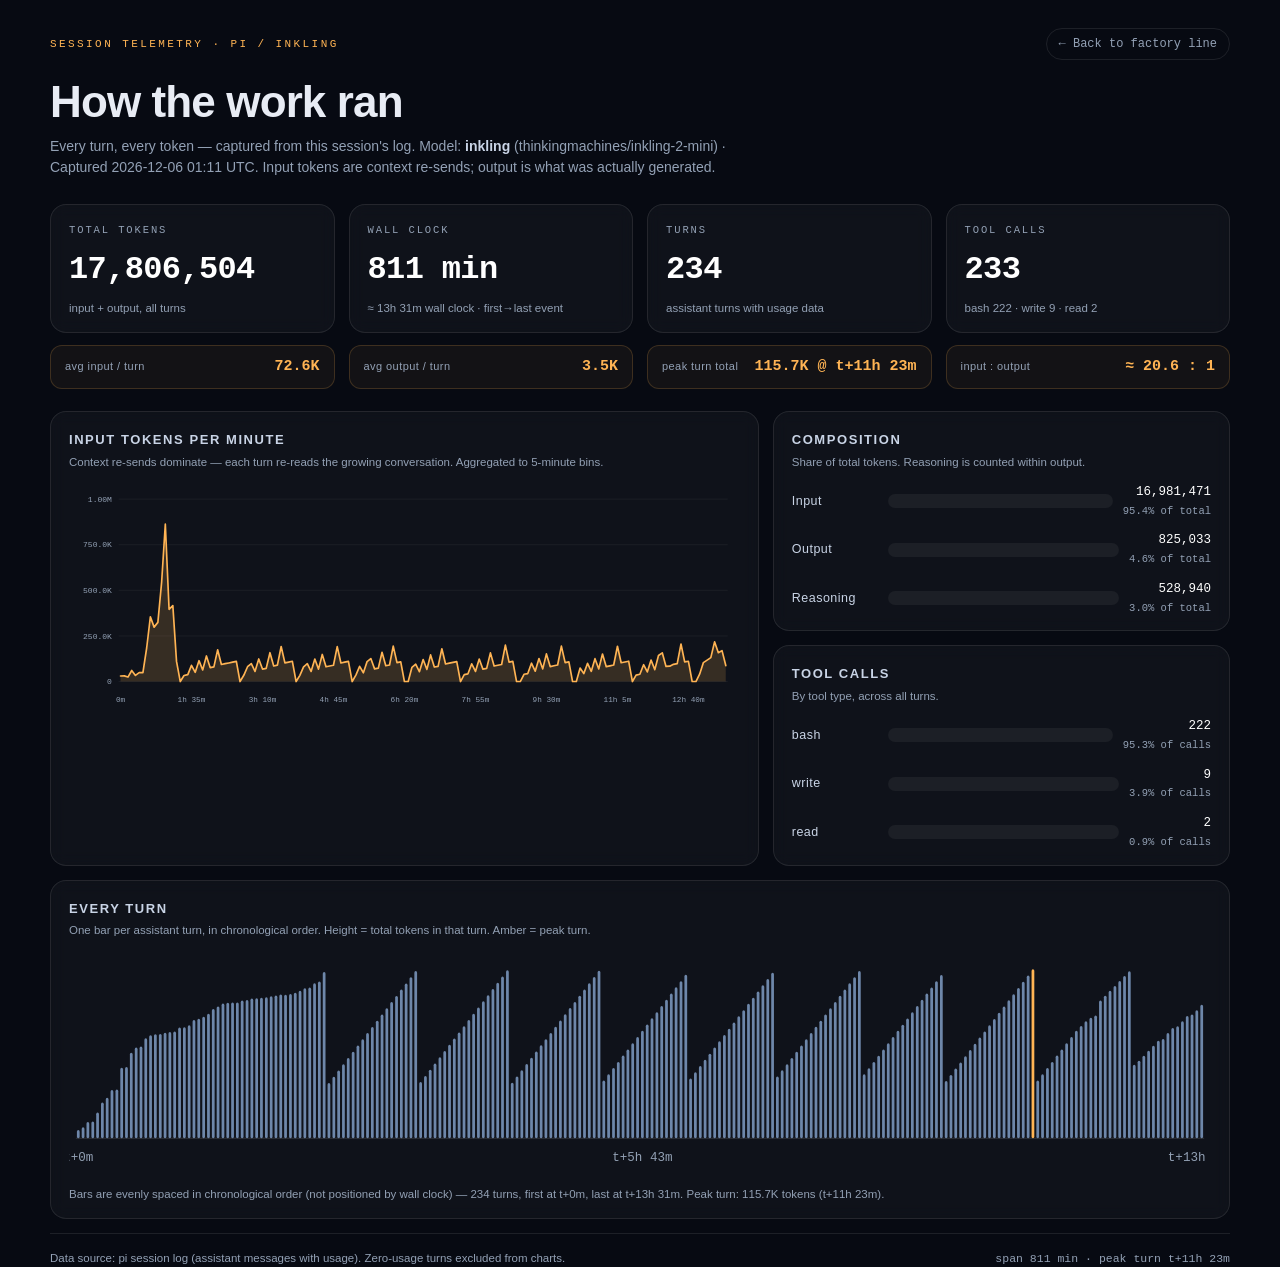
==== tokens.html @ fb5c49cc "Add session telemetry page (tokens per minute + turns) Static HTML+inline JS dashboard visualizing t" ====
<!DOCTYPE html>
<html lang="en">
<head>
<meta charset="UTF-8" />
<meta name="viewport" content="width=device-width, initial-scale=1.0" />
<title>Session Telemetry — Meridian Motors Factory</title>
<style>
  :root {
    --bg: #070a12;
    --card: rgba(255,255,255,0.035);
    --border: rgba(255,255,255,0.09);
    --text: #e8ecf4;
    --muted: #93a1b5;
    --amber: #ffb454;
    --cyan: #6ee7ff;
    --purple: #c792ea;
    --green: #7dffa8;
    --mono: ui-monospace, "SF Mono", SFMono-Regular, Menlo, Consolas, monospace;
  }
  * { box-sizing: border-box; margin: 0; padding: 0; }
  html, body { height: 100%; }
  body {
    background: var(--bg);
    color: var(--text);
    font-family: -apple-system, BlinkMacSystemFont, "Segoe UI", Roboto, sans-serif;
    line-height: 1.5;
    padding: 28px 20px 48px;
  }
  .wrap { max-width: 1180px; margin: 0 auto; }
  header.top { display: flex; align-items: center; justify-content: space-between; gap: 16px; margin-bottom: 18px; flex-wrap: wrap; }
  .eyebrow { font-family: var(--mono); font-size: 11px; letter-spacing: 0.22em; color: var(--amber); text-transform: uppercase; }
  a.back { font-family: var(--mono); font-size: 12px; color: var(--muted); text-decoration: none; border: 1px solid var(--border); padding: 6px 12px; border-radius: 999px; transition: color .2s, border-color .2s; }
  a.back:hover { color: var(--text); border-color: rgba(255,180,84,0.5); }
  h1 { font-size: clamp(28px, 4vw, 44px); letter-spacing: -0.02em; line-height: 1.08; margin-bottom: 10px; }
  .subtitle { color: var(--muted); font-size: 14px; max-width: 720px; }
  .subtitle b { color: #c9d4e6; font-weight: 600; }
  .hero { display: grid; grid-template-columns: repeat(4, 1fr); gap: 14px; margin: 26px 0 12px; }
  @media (max-width: 860px) { .hero { grid-template-columns: repeat(2, 1fr); } }
  .stat { background: var(--card); border: 1px solid var(--border); border-radius: 16px; padding: 18px 18px 14px; backdrop-filter: blur(8px); }
  .stat .label { font-family: var(--mono); font-size: 10.5px; letter-spacing: 0.18em; text-transform: uppercase; color: var(--muted); margin-bottom: 8px; }
  .stat .value { font-family: var(--mono); font-size: clamp(22px, 2.6vw, 32px); font-weight: 700; letter-spacing: -0.02em; color: #fff; font-variant-numeric: tabular-nums; }
  .stat .caption { font-size: 11.5px; color: var(--muted); margin-top: 6px; }
  .strip { display: grid; grid-template-columns: repeat(4, 1fr); gap: 14px; margin-bottom: 22px; }
  @media (max-width: 860px) { .strip { grid-template-columns: repeat(2, 1fr); } }
  .mini { background: rgba(255,180,84,0.05); border: 1px solid rgba(255,180,84,0.18); border-radius: 12px; padding: 10px 14px; display: flex; align-items: baseline; justify-content: space-between; gap: 8px; }
  .mini .k { font-size: 11px; color: var(--muted); letter-spacing: 0.04em; }
  .mini .v { font-family: var(--mono); font-size: 15px; color: var(--amber); font-weight: 600; white-space: nowrap; }
  .grid { display: grid; grid-template-columns: 1.55fr 1fr; gap: 14px; margin-bottom: 14px; }
  @media (max-width: 960px) { .grid { grid-template-columns: 1fr; } }
  .card { background: var(--card); border: 1px solid var(--border); border-radius: 16px; padding: 18px 18px 14px; backdrop-filter: blur(8px); min-width: 0; }
  .card h2 { font-size: 13px; letter-spacing: 0.12em; text-transform: uppercase; color: #c9d4e6; margin-bottom: 4px; font-weight: 700; }
  .card .hint { font-size: 11.5px; color: var(--muted); margin-bottom: 12px; }
  .chart-wrap { width: 100%; overflow: hidden; }
  svg text { fill: #93a1b5; font-family: var(--mono); }
  .rows { display: flex; flex-direction: column; gap: 12px; margin-top: 6px; }
  .row { display: grid; grid-template-columns: 86px 1fr auto; align-items: center; gap: 10px; font-size: 12.5px; }
  .row .name { color: #c9d4e6; letter-spacing: 0.04em; }
  .bar-track { height: 14px; background: rgba(255,255,255,0.05); border-radius: 7px; overflow: hidden; position: relative; }
  .bar-fill { height: 100%; border-radius: 7px; min-width: 3px; transition: width 1s cubic-bezier(.2,.8,.2,1); }
  .row .num { font-family: var(--mono); color: #fff; font-size: 12.5px; white-space: nowrap; text-align: right; }
  .row .pct { display: block; font-size: 10.5px; color: var(--muted); margin-top: 2px; }
  .turns-card { margin-bottom: 14px; }
  .turns-strip { width: 100%; overflow: hidden; }
  .caption-note { font-size: 11.5px; color: var(--muted); margin-top: 10px; line-height: 1.6; }
  footer { border-top: 1px solid var(--border); padding-top: 16px; margin-top: 8px; font-size: 11.5px; color: var(--muted); display: flex; justify-content: space-between; gap: 18px; flex-wrap: wrap; }
  footer .mono { font-family: var(--mono); }
</style>
</head>
<body>
<div class="wrap">
  <header class="top">
    <span class="eyebrow">Session Telemetry · pi / inkling</span>
    <a class="back" href="index.html">← Back to factory line</a>
  </header>

  <h1>How the work ran</h1>
  <p class="subtitle">Every turn, every token — captured from this session's log. Model: <b>inkling</b> (thinkingmachines/inkling-2-mini) · Captured <span id="captured">—</span>. Input tokens are context re-sends; output is what was actually generated.</p>

  <div class="hero">
    <div class="stat"><div class="label">Total tokens</div><div class="value" id="v-total">0</div><div class="caption">input + output, all turns</div></div>
    <div class="stat"><div class="label">Wall clock</div><div class="value" id="v-span">0 min</div><div class="caption" id="v-span-sub">—</div></div>
    <div class="stat"><div class="label">Turns</div><div class="value" id="v-turns">0</div><div class="caption">assistant turns with usage data</div></div>
    <div class="stat"><div class="label">Tool calls</div><div class="value" id="v-tools">0</div><div class="caption" id="v-tools-sub">—</div></div>
  </div>

  <div class="strip">
    <div class="mini"><span class="k">avg input / turn</span><span class="v" id="m-in">—</span></div>
    <div class="mini"><span class="k">avg output / turn</span><span class="v" id="m-out">—</span></div>
    <div class="mini"><span class="k">peak turn total</span><span class="v" id="m-peak">—</span></div>
    <div class="mini"><span class="k">input : output</span><span class="v" id="m-ratio">—</span></div>
  </div>

  <div class="grid">
    <div class="card">
      <h2>Input tokens per minute</h2>
      <p class="hint">Context re-sends dominate — each turn re-reads the growing conversation. Aggregated to 5-minute bins.</p>
      <div class="chart-wrap"><svg id="areaChart" viewBox="0 0 1000 340" width="100%" role="img" aria-label="Input tokens per minute area chart"></svg></div>
    </div>
    <div style="display:flex; flex-direction:column; gap:14px; min-width:0;">
      <div class="card">
        <h2>Composition</h2>
        <p class="hint">Share of total tokens. Reasoning is counted within output.</p>
        <div class="rows" id="compositionRows"></div>
      </div>
      <div class="card">
        <h2>Tool calls</h2>
        <p class="hint">By tool type, across all turns.</p>
        <div class="rows" id="toolRows"></div>
      </div>
    </div>
  </div>

  <div class="card turns-card">
    <h2>Every turn</h2>
    <p class="hint" id="turnsHint">One bar per assistant turn, in chronological order. Height = total tokens in that turn. Amber = peak turn.</p>
    <div class="turns-strip"><svg id="turnsStrip" viewBox="0 0 1000 190" width="100%" role="img" aria-label="Per-turn token bars"></svg></div>
    <p class="caption-note" id="turnsNote">—</p>
  </div>

  <footer>
    <span>Data source: pi session log (assistant messages with usage). Zero-usage turns excluded from charts.</span>
    <span class="mono" id="footMeta">—</span>
  </footer>
</div>

<script>
const DATA = {"first":"2026-11-21T21:54:34.228000+00:00","last":"2026-11-22T11:25:26.029000+00:00","spanMin":810.86335,"totals":{"input":16981471,"output":825033,"reasoning":528940,"total":17806504},"turns":234,"toolCalls":{"bash":222,"write":9,"read":2},"bins5":[{"input":30554,"output":5363,"reasoning":4870,"turns":4},{"input":31055,"output":11126,"reasoning":10306,"turns":2},{"input":24509,"output":3180,"reasoning":272,"turns":1},{"input":60712,"output":5686,"reasoning":2042,"turns":2},{"input":33431,"output":14901,"reasoning":4974,"turns":1},{"input":48363,"output":398,"reasoning":105,"turns":1},{"input":49295,"output":9247,"reasoning":0,"turns":1},{"input":183659,"output":9729,"reasoning":5268,"turns":3},{"input":354492,"output":3836,"reasoning":533,"turns":5},{"input":297999,"output":4197,"reasoning":2187,"turns":4},{"input":324362,"output":6913,"reasoning":2183,"turns":4},{"input":544097,"output":5622,"reasoning":766,"turns":6},{"input":862644,"output":3848,"reasoning":1951,"turns":9},{"input":395926,"output":1631,"reasoning":479,"turns":4},{"input":416694,"output":2571,"reasoning":1700,"turns":4},{"input":110184,"output":3639,"reasoning":2145,"turns":1},{"input":0,"output":0,"reasoning":0,"turns":0},{"input":33165,"output":4579,"reasoning":3272,"turns":1},{"input":37826,"output":4217,"reasoning":2773,"turns":1},{"input":88610,"output":8435,"reasoning":5614,"turns":2},{"input":50784,"output":4217,"reasoning":2773,"turns":1},{"input":114457,"output":8298,"reasoning":5546,"turns":2},{"input":63608,"output":4149,"reasoning":2773,"turns":1},{"input":139975,"output":8298,"reasoning":5546,"turns":2},{"input":76367,"output":4149,"reasoning":2773,"turns":1},{"input":80620,"output":4149,"reasoning":2773,"turns":1},{"input":173999,"output":8298,"reasoning":5546,"turns":2},{"input":93379,"output":4149,"reasoning":2773,"turns":1},{"input":97632,"output":4149,"reasoning":2773,"turns":1},{"input":101885,"output":4149,"reasoning":2773,"turns":1},{"input":106138,"output":4149,"reasoning":2773,"turns":1},{"input":110391,"output":4149,"reasoning":2773,"turns":1},{"input":0,"output":0,"reasoning":0,"turns":0},{"input":34308,"output":4149,"reasoning":2773,"turns":1},{"input":81375,"output":8298,"reasoning":5546,"turns":2},{"input":98387,"output":8298,"reasoning":5546,"turns":2},{"input":55573,"output":4149,"reasoning":2773,"turns":1},{"input":123905,"output":8298,"reasoning":5546,"turns":2},{"input":68332,"output":4149,"reasoning":2773,"turns":1},{"input":72585,"output":4149,"reasoning":2773,"turns":1},{"input":157929,"output":8298,"reasoning":5546,"turns":2},{"input":85344,"output":4149,"reasoning":2773,"turns":1},{"input":89597,"output":4149,"reasoning":2773,"turns":1},{"input":191953,"output":8298,"reasoning":5546,"turns":2},{"input":102356,"output":4149,"reasoning":2773,"turns":1},{"input":106609,"output":4149,"reasoning":2773,"turns":1},{"input":110862,"output":4149,"reasoning":2773,"turns":1},{"input":0,"output":0,"reasoning":0,"turns":0},{"input":33942,"output":4149,"reasoning":2773,"turns":1},{"input":80643,"output":8298,"reasoning":5546,"turns":2},{"input":97655,"output":8298,"reasoning":5546,"turns":2},{"input":55207,"output":4149,"reasoning":2773,"turns":1},{"input":123173,"output":8298,"reasoning":5546,"turns":2},{"input":67966,"output":4149,"reasoning":2773,"turns":1},{"input":148691,"output":8298,"reasoning":5546,"turns":2},{"input":80725,"output":4149,"reasoning":2773,"turns":1},{"input":84978,"output":4149,"reasoning":2773,"turns":1},{"input":89231,"output":4149,"reasoning":2773,"turns":1},{"input":191221,"output":8298,"reasoning":5546,"turns":2},{"input":101990,"output":4149,"reasoning":2773,"turns":1},{"input":106243,"output":4149,"reasoning":2773,"turns":1},{"input":110496,"output":4149,"reasoning":2773,"turns":1},{"input":0,"output":0,"reasoning":0,"turns":0},{"input":35413,"output":4149,"reasoning":2773,"turns":1},{"input":83585,"output":8298,"reasoning":5546,"turns":2},{"input":48172,"output":4149,"reasoning":2773,"turns":1},{"input":109103,"output":8298,"reasoning":5546,"turns":2},{"input":126115,"output":8298,"reasoning":5546,"turns":2},{"input":69437,"output":4149,"reasoning":2773,"turns":1},{"input":73690,"output":4149,"reasoning":2773,"turns":1},{"input":160139,"output":8298,"reasoning":5546,"turns":2},{"input":86449,"output":4149,"reasoning":2773,"turns":1},{"input":90702,"output":4149,"reasoning":2773,"turns":1},{"input":194163,"output":8298,"reasoning":5546,"turns":2},{"input":103461,"output":4149,"reasoning":2773,"turns":1},{"input":107714,"output":4149,"reasoning":2773,"turns":1},{"input":0,"output":0,"reasoning":0,"turns":0},{"input":0,"output":0,"reasoning":0,"turns":0},{"input":77881,"output":8298,"reasoning":5546,"turns":2},{"input":94893,"output":8298,"reasoning":5546,"turns":2},{"input":53826,"output":4149,"reasoning":2773,"turns":1},{"input":120411,"output":8298,"reasoning":5546,"turns":2},{"input":66585,"output":4149,"reasoning":2773,"turns":1},{"input":145929,"output":8298,"reasoning":5546,"turns":2},{"input":79344,"output":4149,"reasoning":2773,"turns":1},{"input":83597,"output":4149,"reasoning":2773,"turns":1},{"input":179953,"output":8298,"reasoning":5546,"turns":2},{"input":96356,"output":4149,"reasoning":2773,"turns":1},{"input":100609,"output":4149,"reasoning":2773,"turns":1},{"input":104862,"output":4149,"reasoning":2773,"turns":1},{"input":109115,"output":4149,"reasoning":2773,"turns":1},{"input":0,"output":0,"reasoning":0,"turns":0},{"input":38121,"output":4149,"reasoning":2773,"turns":1},{"input":42374,"output":4149,"reasoning":2773,"turns":1},{"input":97507,"output":8298,"reasoning":5546,"turns":2},{"input":55133,"output":4149,"reasoning":2773,"turns":1},{"input":123025,"output":8298,"reasoning":5546,"turns":2},{"input":67892,"output":4149,"reasoning":2773,"turns":1},{"input":72145,"output":4149,"reasoning":2773,"turns":1},{"input":157049,"output":8298,"reasoning":5546,"turns":2},{"input":84904,"output":4149,"reasoning":2773,"turns":1},{"input":89157,"output":4149,"reasoning":2773,"turns":1},{"input":93410,"output":4149,"reasoning":2773,"turns":1},{"input":199579,"output":8298,"reasoning":5546,"turns":2},{"input":106169,"output":4149,"reasoning":2773,"turns":1},{"input":110422,"output":4149,"reasoning":2773,"turns":1},{"input":0,"output":0,"reasoning":0,"turns":0},{"input":0,"output":0,"reasoning":0,"turns":0},{"input":39622,"output":4149,"reasoning":2773,"turns":1},{"input":43875,"output":4149,"reasoning":2773,"turns":1},{"input":100509,"output":8298,"reasoning":5546,"turns":2},{"input":56634,"output":4149,"reasoning":2773,"turns":1},{"input":126027,"output":8298,"reasoning":5546,"turns":2},{"input":69393,"output":4149,"reasoning":2773,"turns":1},{"input":151545,"output":8298,"reasoning":5546,"turns":2},{"input":82152,"output":4149,"reasoning":2773,"turns":1},{"input":86405,"output":4149,"reasoning":2773,"turns":1},{"input":90658,"output":4149,"reasoning":2773,"turns":1},{"input":194075,"output":8298,"reasoning":5546,"turns":2},{"input":103417,"output":4149,"reasoning":2773,"turns":1},{"input":107670,"output":4149,"reasoning":2773,"turns":1},{"input":0,"output":0,"reasoning":0,"turns":0},{"input":0,"output":0,"reasoning":0,"turns":0},{"input":74281,"output":8298,"reasoning":5546,"turns":2},{"input":43520,"output":4149,"reasoning":2773,"turns":1},{"input":99799,"output":8298,"reasoning":5546,"turns":2},{"input":56279,"output":4149,"reasoning":2773,"turns":1},{"input":125317,"output":8298,"reasoning":5546,"turns":2},{"input":69038,"output":4149,"reasoning":2773,"turns":1},{"input":150835,"output":8298,"reasoning":5546,"turns":2},{"input":81797,"output":4149,"reasoning":2773,"turns":1},{"input":86050,"output":4149,"reasoning":2773,"turns":1},{"input":90303,"output":4149,"reasoning":2773,"turns":1},{"input":193365,"output":8298,"reasoning":5546,"turns":2},{"input":103062,"output":4149,"reasoning":2773,"turns":1},{"input":107315,"output":4149,"reasoning":2773,"turns":1},{"input":111568,"output":4149,"reasoning":2773,"turns":1},{"input":0,"output":0,"reasoning":0,"turns":0},{"input":35435,"output":4149,"reasoning":2773,"turns":1},{"input":39688,"output":4149,"reasoning":2773,"turns":1},{"input":92135,"output":8298,"reasoning":5546,"turns":2},{"input":52447,"output":4149,"reasoning":2773,"turns":1},{"input":117653,"output":8298,"reasoning":5546,"turns":2},{"input":65206,"output":4149,"reasoning":2773,"turns":1},{"input":143171,"output":7281,"reasoning":5546,"turns":2},{"input":157260,"output":5284,"reasoning":4236,"turns":2},{"input":82626,"output":1421,"reasoning":1097,"turns":1},{"input":84068,"output":10339,"reasoning":2183,"turns":1},{"input":94448,"output":3179,"reasoning":2776,"turns":1},{"input":97792,"output":3179,"reasoning":2776,"turns":1},{"input":205612,"output":6350,"reasoning":5546,"turns":2},{"input":107816,"output":3175,"reasoning":2773,"turns":1},{"input":111156,"output":3175,"reasoning":2773,"turns":1},{"input":0,"output":0,"reasoning":0,"turns":0},{"input":0,"output":0,"reasoning":0,"turns":0},{"input":39986,"output":10353,"reasoning":2183,"turns":1},{"input":103848,"output":5767,"reasoning":5125,"turns":2},{"input":117128,"output":6090,"reasoning":5549,"turns":2},{"input":130864,"output":3907,"reasoning":3330,"turns":2},{"input":217532,"output":6746,"reasoning":5738,"turns":3},{"input":157582,"output":6292,"reasoning":2968,"turns":2},{"input":169390,"output":3033,"reasoning":2185,"turns":2},{"input":87638,"output":3777,"reasoning":1993,"turns":1}],"turnList":[{"ts":"2026-11-21T21:54:54.434Z","offsetSec":20.206,"input":5573,"output":163,"reasoning":93,"total":5736,"tools":{"bash":1}},{"ts":"2026-11-21T21:55:40.874Z","offsetSec":66.646,"input":5945,"output":1529,"reasoning":1367,"total":7474,"tools":{"bash":1}},{"ts":"2026-11-21T21:57:34.286Z","offsetSec":180.058,"input":7613,"output":3519,"reasoning":3352,"total":11132,"tools":{"bash":1}},{"ts":"2026-11-21T21:57:56.912Z","offsetSec":202.684,"input":11423,"output":152,"reasoning":58,"total":11575,"tools":{"bash":1}},{"ts":"2026-11-21T22:00:23.240Z","offsetSec":349.012,"input":13345,"output":4344,"reasoning":4173,"total":17689,"tools":{"bash":1}},{"ts":"2026-11-21T22:04:14.542Z","offsetSec":580.314,"input":17710,"output":6782,"reasoning":6133,"total":24492,"tools":{"write":1}},{"ts":"2026-11-21T22:06:29.329Z","offsetSec":715.101,"input":24509,"output":3180,"reasoning":272,"total":27689,"tools":{"write":1}},{"ts":"2026-11-21T22:09:35.760Z","offsetSec":901.532,"input":27715,"output":5265,"reasoning":1763,"total":32980,"tools":{"write":1}},{"ts":"2026-11-21T22:10:19.864Z","offsetSec":945.636,"input":32997,"output":421,"reasoning":279,"total":33418,"tools":{"bash":1}},{"ts":"2026-11-21T22:18:41.286Z","offsetSec":1447.058,"input":33431,"output":14901,"reasoning":4974,"total":48332,"tools":{"write":1}},{"ts":"2026-11-21T22:20:44.838Z","offsetSec":1570.61,"input":48363,"output":398,"reasoning":105,"total":48761,"tools":{"bash":1}},{"ts":"2026-11-21T22:26:19.426Z","offsetSec":1905.198,"input":49295,"output":9247,"reasoning":0,"total":58542,"tools":{"write":1}},{"ts":"2026-11-21T22:29:51.368Z","offsetSec":2117.14,"input":58552,"output":3566,"reasoning":3166,"total":62118,"tools":{"bash":1}},{"ts":"2026-11-21T22:30:51.263Z","offsetSec":2177.035,"input":62135,"output":712,"reasoning":0,"total":62847,"tools":{"bash":1}},{"ts":"2026-11-21T22:34:15.988Z","offsetSec":2381.76,"input":62972,"output":5451,"reasoning":2102,"total":68423,"tools":{"write":1}},{"ts":"2026-11-21T22:36:27.500Z","offsetSec":2513.272,"input":68461,"output":2031,"reasoning":87,"total":70492,"tools":{"write":1}},{"ts":"2026-11-21T22:37:18.903Z","offsetSec":2564.675,"input":70510,"output":816,"reasoning":134,"total":71326,"tools":{"bash":1}},{"ts":"2026-11-21T22:37:31.570Z","offsetSec":2577.342,"input":71377,"output":85,"reasoning":0,"total":71462,"tools":{"bash":1}},{"ts":"2026-11-21T22:38:51.393Z","offsetSec":2657.165,"input":71850,"output":403,"reasoning":146,"total":72253,"tools":{"bash":1}},{"ts":"2026-11-21T22:39:31.130Z","offsetSec":2696.902,"input":72294,"output":501,"reasoning":166,"total":72795,"tools":{"bash":1}},{"ts":"2026-11-21T22:39:46.727Z","offsetSec":2712.499,"input":72908,"output":119,"reasoning":48,"total":73027,"tools":{"read":1}},{"ts":"2026-11-21T22:41:29.024Z","offsetSec":2814.796,"input":73055,"output":2689,"reasoning":1943,"total":75744,"tools":{"bash":1}},{"ts":"2026-11-21T22:42:08.433Z","offsetSec":2854.205,"input":75798,"output":274,"reasoning":196,"total":76072,"tools":{"bash":1}},{"ts":"2026-11-21T22:43:00.654Z","offsetSec":2906.426,"input":76238,"output":1115,"reasoning":0,"total":77353,"tools":{"bash":1}},{"ts":"2026-11-21T22:45:28.671Z","offsetSec":3054.443,"input":77521,"output":3399,"reasoning":2183,"total":80920,"tools":{"bash":1}},{"ts":"2026-11-21T22:46:37.883Z","offsetSec":3123.655,"input":81124,"output":709,"reasoning":0,"total":81833,"tools":{"bash":1}},{"ts":"2026-11-21T22:47:29.089Z","offsetSec":3174.861,"input":81988,"output":1241,"reasoning":0,"total":83229,"tools":{"bash":1}},{"ts":"2026-11-21T22:48:51.540Z","offsetSec":3257.312,"input":83729,"output":1564,"reasoning":0,"total":85293,"tools":{"bash":1}},{"ts":"2026-11-21T22:50:39.327Z","offsetSec":3365.099,"input":86009,"output":2440,"reasoning":0,"total":88449,"tools":{"bash":1}},{"ts":"2026-11-21T22:52:20.974Z","offsetSec":3466.746,"input":88997,"output":1332,"reasoning":0,"total":90329,"tools":{"bash":1}},{"ts":"2026-11-21T22:53:40.572Z","offsetSec":3546.344,"input":90831,"output":1462,"reasoning":694,"total":92293,"tools":{"bash":1}},{"ts":"2026-11-21T22:54:08.318Z","offsetSec":3574.09,"input":92525,"output":169,"reasoning":0,"total":92694,"tools":{"bash":1}},{"ts":"2026-11-21T22:54:13.279Z","offsetSec":3579.051,"input":92821,"output":75,"reasoning":0,"total":92896,"tools":{"bash":1}},{"ts":"2026-11-21T22:54:20.278Z","offsetSec":3586.05,"input":92914,"output":144,"reasoning":72,"total":93058,"tools":{"bash":1}},{"ts":"2026-11-21T22:54:47.820Z","offsetSec":3613.592,"input":93908,"output":362,"reasoning":0,"total":94270,"tools":{"bash":1}},{"ts":"2026-11-21T22:55:03.066Z","offsetSec":3628.838,"input":94321,"output":336,"reasoning":229,"total":94657,"tools":{"bash":1}},{"ts":"2026-11-21T22:55:40.397Z","offsetSec":3666.169,"input":94874,"output":721,"reasoning":599,"total":95595,"tools":{"bash":1}},{"ts":"2026-11-21T22:56:04.974Z","offsetSec":3690.746,"input":95666,"output":175,"reasoning":0,"total":95841,"tools":{"bash":1}},{"ts":"2026-11-21T22:56:17.369Z","offsetSec":3703.141,"input":95993,"output":224,"reasoning":0,"total":96217,"tools":{"bash":1}},{"ts":"2026-11-21T22:56:59.001Z","offsetSec":3744.773,"input":96253,"output":250,"reasoning":0,"total":96503,"tools":{"bash":1}},{"ts":"2026-11-21T22:57:27.259Z","offsetSec":3773.031,"input":96566,"output":606,"reasoning":62,"total":97172,"tools":{"bash":1}},{"ts":"2026-11-21T22:58:04.177Z","offsetSec":3809.949,"input":97317,"output":406,"reasoning":299,"total":97723,"tools":{"bash":1}},{"ts":"2026-11-21T22:58:41.177Z","offsetSec":3846.949,"input":97746,"output":768,"reasoning":762,"total":98514,"tools":{}},{"ts":"2026-11-21T23:02:13.207Z","offsetSec":4058.979,"input":97776,"output":412,"reasoning":339,"total":98188,"tools":{"bash":1}},{"ts":"2026-11-21T23:02:30.302Z","offsetSec":4076.074,"input":98533,"output":188,"reasoning":84,"total":98721,"tools":{"bash":1}},{"ts":"2026-11-21T23:02:48.527Z","offsetSec":4094.299,"input":99497,"output":150,"reasoning":56,"total":99647,"tools":{"bash":1}},{"ts":"2026-11-21T23:03:32.712Z","offsetSec":4138.484,"input":100120,"output":881,"reasoning":0,"total":101001,"tools":{"bash":1}},{"ts":"2026-11-21T23:04:37.430Z","offsetSec":4203.202,"input":101129,"output":1492,"reasoning":1007,"total":102621,"tools":{}},{"ts":"2026-11-21T23:05:52.928Z","offsetSec":4278.7,"input":102665,"output":629,"reasoning":517,"total":103294,"tools":{"read":1}},{"ts":"2026-11-21T23:06:49.774Z","offsetSec":4335.546,"input":105786,"output":310,"reasoning":176,"total":106096,"tools":{"bash":1}},{"ts":"2026-11-21T23:07:14.264Z","offsetSec":4360.036,"input":107114,"output":140,"reasoning":0,"total":107254,"tools":{"bash":1}},{"ts":"2026-11-21T23:10:52.103Z","offsetSec":4577.875,"input":110184,"output":3639,"reasoning":2145,"total":113823,"tools":{"bash":1}},{"ts":"2026-11-21T23:24:10.402Z","offsetSec":5376.174,"input":33165,"output":4579,"reasoning":3272,"total":37744,"tools":{"bash":1}},{"ts":"2026-11-21T23:27:14.655Z","offsetSec":5560.427,"input":37826,"output":4217,"reasoning":2773,"total":42043,"tools":{"bash":1}},{"ts":"2026-11-21T23:30:18.478Z","offsetSec":5744.25,"input":42144,"output":4218,"reasoning":2841,"total":46362,"tools":{"bash":1}},{"ts":"2026-11-21T23:33:23.964Z","offsetSec":5929.736,"input":46466,"output":4217,"reasoning":2773,"total":50683,"tools":{"bash":1}},{"ts":"2026-11-21T23:36:36.434Z","offsetSec":6122.206,"input":50784,"output":4217,"reasoning":2773,"total":55001,"tools":{"bash":1}},{"ts":"2026-11-21T23:39:51.767Z","offsetSec":6317.539,"input":55102,"output":4149,"reasoning":2773,"total":59251,"tools":{"bash":1}},{"ts":"2026-11-21T23:43:12.006Z","offsetSec":6517.778,"input":59355,"output":4149,"reasoning":2773,"total":63504,"tools":{"bash":1}},{"ts":"2026-11-21T23:46:35.257Z","offsetSec":6721.029,"input":63608,"output":4149,"reasoning":2773,"total":67757,"tools":{"bash":1}},{"ts":"2026-11-21T23:50:04.184Z","offsetSec":6929.956,"input":67861,"output":4149,"reasoning":2773,"total":72010,"tools":{"bash":1}},{"ts":"2026-11-21T23:53:38.146Z","offsetSec":7143.918,"input":72114,"output":4149,"reasoning":2773,"total":76263,"tools":{"bash":1}},{"ts":"2026-11-21T23:57:26.445Z","offsetSec":7372.217,"input":76367,"output":4149,"reasoning":2773,"total":80516,"tools":{"bash":1}},{"ts":"2026-11-22T00:01:23.350Z","offsetSec":7609.122,"input":80620,"output":4149,"reasoning":2773,"total":84769,"tools":{"bash":1}},{"ts":"2026-11-22T00:05:14.575Z","offsetSec":7840.347,"input":84873,"output":4149,"reasoning":2773,"total":89022,"tools":{"bash":1}},{"ts":"2026-11-22T00:09:29.638Z","offsetSec":8095.41,"input":89126,"output":4149,"reasoning":2773,"total":93275,"tools":{"bash":1}},{"ts":"2026-11-22T00:13:51.108Z","offsetSec":8356.88,"input":93379,"output":4149,"reasoning":2773,"total":97528,"tools":{"bash":1}},{"ts":"2026-11-22T00:17:57.437Z","offsetSec":8603.209,"input":97632,"output":4149,"reasoning":2773,"total":101781,"tools":{"bash":1}},{"ts":"2026-11-22T00:22:18.029Z","offsetSec":8863.801,"input":101885,"output":4149,"reasoning":2773,"total":106034,"tools":{"bash":1}},{"ts":"2026-11-22T00:26:33.360Z","offsetSec":9119.132,"input":106138,"output":4149,"reasoning":2773,"total":110287,"tools":{"bash":1}},{"ts":"2026-11-22T00:30:58.833Z","offsetSec":9384.605,"input":110391,"output":4149,"reasoning":2773,"total":114540,"tools":{"bash":1}},{"ts":"2026-11-22T00:42:10.587Z","offsetSec":10056.359,"input":34308,"output":4149,"reasoning":2773,"total":38457,"tools":{"bash":1}},{"ts":"2026-11-22T00:45:06.341Z","offsetSec":10232.113,"input":38561,"output":4149,"reasoning":2773,"total":42710,"tools":{"bash":1}},{"ts":"2026-11-22T00:48:04.959Z","offsetSec":10410.731,"input":42814,"output":4149,"reasoning":2773,"total":46963,"tools":{"bash":1}},{"ts":"2026-11-22T00:51:16.386Z","offsetSec":10602.158,"input":47067,"output":4149,"reasoning":2773,"total":51216,"tools":{"bash":1}},{"ts":"2026-11-22T00:54:31.053Z","offsetSec":10796.825,"input":51320,"output":4149,"reasoning":2773,"total":55469,"tools":{"bash":1}},{"ts":"2026-11-22T00:57:48.932Z","offsetSec":10994.704,"input":55573,"output":4149,"reasoning":2773,"total":59722,"tools":{"bash":1}},{"ts":"2026-11-22T01:01:07.778Z","offsetSec":11193.55,"input":59826,"output":4149,"reasoning":2773,"total":63975,"tools":{"bash":1}},{"ts":"2026-11-22T01:04:31.654Z","offsetSec":11397.426,"input":64079,"output":4149,"reasoning":2773,"total":68228,"tools":{"bash":1}},{"ts":"2026-11-22T01:07:58.684Z","offsetSec":11604.456,"input":68332,"output":4149,"reasoning":2773,"total":72481,"tools":{"bash":1}},{"ts":"2026-11-22T01:11:30.221Z","offsetSec":11815.993,"input":72585,"output":4149,"reasoning":2773,"total":76734,"tools":{"bash":1}},{"ts":"2026-11-22T01:15:06.499Z","offsetSec":12032.271,"input":76838,"output":4149,"reasoning":2773,"total":80987,"tools":{"bash":1}},{"ts":"2026-11-22T01:18:49.296Z","offsetSec":12255.068,"input":81091,"output":4149,"reasoning":2773,"total":85240,"tools":{"bash":1}},{"ts":"2026-11-22T01:22:34.416Z","offsetSec":12480.188,"input":85344,"output":4149,"reasoning":2773,"total":89493,"tools":{"bash":1}},{"ts":"2026-11-22T01:26:24.657Z","offsetSec":12710.429,"input":89597,"output":4149,"reasoning":2773,"total":93746,"tools":{"bash":1}},{"ts":"2026-11-22T01:30:19.962Z","offsetSec":12945.734,"input":93850,"output":4149,"reasoning":2773,"total":97999,"tools":{"bash":1}},{"ts":"2026-11-22T01:34:20.687Z","offsetSec":13186.459,"input":98103,"output":4149,"reasoning":2773,"total":102252,"tools":{"bash":1}},{"ts":"2026-11-22T01:38:26.375Z","offsetSec":13432.147,"input":102356,"output":4149,"reasoning":2773,"total":106505,"tools":{"bash":1}},{"ts":"2026-11-22T01:42:37.621Z","offsetSec":13683.393,"input":106609,"output":4149,"reasoning":2773,"total":110758,"tools":{"bash":1}},{"ts":"2026-11-22T01:46:54.581Z","offsetSec":13940.353,"input":110862,"output":4149,"reasoning":2773,"total":115011,"tools":{"bash":1}},{"ts":"2026-11-22T01:57:18.619Z","offsetSec":14564.391,"input":33942,"output":4149,"reasoning":2773,"total":38091,"tools":{"bash":1}},{"ts":"2026-11-22T02:00:10.126Z","offsetSec":14735.898,"input":38195,"output":4149,"reasoning":2773,"total":42344,"tools":{"bash":1}},{"ts":"2026-11-22T02:03:07.802Z","offsetSec":14913.574,"input":42448,"output":4149,"reasoning":2773,"total":46597,"tools":{"bash":1}},{"ts":"2026-11-22T02:06:08.898Z","offsetSec":15094.67,"input":46701,"output":4149,"reasoning":2773,"total":50850,"tools":{"bash":1}},{"ts":"2026-11-22T02:09:15.150Z","offsetSec":15280.922,"input":50954,"output":4149,"reasoning":2773,"total":55103,"tools":{"bash":1}},{"ts":"2026-11-22T02:12:26.141Z","offsetSec":15471.913,"input":55207,"output":4149,"reasoning":2773,"total":59356,"tools":{"bash":1}},{"ts":"2026-11-22T02:15:41.986Z","offsetSec":15667.758,"input":59460,"output":4149,"reasoning":2773,"total":63609,"tools":{"bash":1}},{"ts":"2026-11-22T02:19:02.215Z","offsetSec":15867.987,"input":63713,"output":4149,"reasoning":2773,"total":67862,"tools":{"bash":1}},{"ts":"2026-11-22T02:22:27.003Z","offsetSec":16072.775,"input":67966,"output":4149,"reasoning":2773,"total":72115,"tools":{"bash":1}},{"ts":"2026-11-22T02:25:56.512Z","offsetSec":16282.284,"input":72219,"output":4149,"reasoning":2773,"total":76368,"tools":{"bash":1}},{"ts":"2026-11-22T02:29:30.886Z","offsetSec":16496.658,"input":76472,"output":4149,"reasoning":2773,"total":80621,"tools":{"bash":1}},{"ts":"2026-11-22T02:33:10.131Z","offsetSec":16715.903,"input":80725,"output":4149,"reasoning":2773,"total":84874,"tools":{"bash":1}},{"ts":"2026-11-22T02:36:54.532Z","offsetSec":16940.304,"input":84978,"output":4149,"reasoning":2773,"total":89127,"tools":{"bash":1}},{"ts":"2026-11-22T02:40:43.518Z","offsetSec":17169.29,"input":89231,"output":4149,"reasoning":2773,"total":93380,"tools":{"bash":1}},{"ts":"2026-11-22T02:44:37.749Z","offsetSec":17403.521,"input":93484,"output":4149,"reasoning":2773,"total":97633,"tools":{"bash":1}},{"ts":"2026-11-22T02:48:37.019Z","offsetSec":17642.791,"input":97737,"output":4149,"reasoning":2773,"total":101886,"tools":{"bash":1}},{"ts":"2026-11-22T02:52:41.938Z","offsetSec":17887.71,"input":101990,"output":4149,"reasoning":2773,"total":106139,"tools":{"bash":1}},{"ts":"2026-11-22T02:56:52.219Z","offsetSec":18137.991,"input":106243,"output":4149,"reasoning":2773,"total":110392,"tools":{"bash":1}},{"ts":"2026-11-22T03:01:08.066Z","offsetSec":18393.838,"input":110496,"output":4149,"reasoning":2773,"total":114645,"tools":{"bash":1}},{"ts":"2026-11-22T03:12:34.496Z","offsetSec":19080.268,"input":35413,"output":4149,"reasoning":2773,"total":39562,"tools":{"bash":1}},{"ts":"2026-11-22T03:15:28.987Z","offsetSec":19254.759,"input":39666,"output":4149,"reasoning":2773,"total":43815,"tools":{"bash":1}},{"ts":"2026-11-22T03:18:27.166Z","offsetSec":19432.938,"input":43919,"output":4149,"reasoning":2773,"total":48068,"tools":{"bash":1}},{"ts":"2026-11-22T03:21:29.265Z","offsetSec":19615.037,"input":48172,"output":4149,"reasoning":2773,"total":52321,"tools":{"bash":1}},{"ts":"2026-11-22T03:24:36.619Z","offsetSec":19802.391,"input":52425,"output":4149,"reasoning":2773,"total":56574,"tools":{"bash":1}},{"ts":"2026-11-22T03:27:49.199Z","offsetSec":19994.971,"input":56678,"output":4149,"reasoning":2773,"total":60827,"tools":{"bash":1}},{"ts":"2026-11-22T03:31:07.010Z","offsetSec":20192.782,"input":60931,"output":4149,"reasoning":2773,"total":65080,"tools":{"bash":1}},{"ts":"2026-11-22T03:34:28.830Z","offsetSec":20394.602,"input":65184,"output":4149,"reasoning":2773,"total":69333,"tools":{"bash":1}},{"ts":"2026-11-22T03:37:55.027Z","offsetSec":20600.799,"input":69437,"output":4149,"reasoning":2773,"total":73586,"tools":{"bash":1}},{"ts":"2026-11-22T03:41:26.033Z","offsetSec":20811.805,"input":73690,"output":4149,"reasoning":2773,"total":77839,"tools":{"bash":1}},{"ts":"2026-11-22T03:45:01.703Z","offsetSec":21027.475,"input":77943,"output":4149,"reasoning":2773,"total":82092,"tools":{"bash":1}},{"ts":"2026-11-22T03:48:42.821Z","offsetSec":21248.593,"input":82196,"output":4149,"reasoning":2773,"total":86345,"tools":{"bash":1}},{"ts":"2026-11-22T03:52:28.839Z","offsetSec":21474.611,"input":86449,"output":4149,"reasoning":2773,"total":90598,"tools":{"bash":1}},{"ts":"2026-11-22T03:56:20.045Z","offsetSec":21705.817,"input":90702,"output":4149,"reasoning":2773,"total":94851,"tools":{"bash":1}},{"ts":"2026-11-22T04:00:16.275Z","offsetSec":21942.047,"input":94955,"output":4149,"reasoning":2773,"total":99104,"tools":{"bash":1}},{"ts":"2026-11-22T04:04:17.907Z","offsetSec":22183.679,"input":99208,"output":4149,"reasoning":2773,"total":103357,"tools":{"bash":1}},{"ts":"2026-11-22T04:08:25.015Z","offsetSec":22430.787,"input":103461,"output":4149,"reasoning":2773,"total":107610,"tools":{"bash":1}},{"ts":"2026-11-22T04:12:37.958Z","offsetSec":22683.73,"input":107714,"output":4149,"reasoning":2773,"total":111863,"tools":{"bash":1}},{"ts":"2026-11-22T04:24:54.754Z","offsetSec":23420.526,"input":36814,"output":4149,"reasoning":2773,"total":40963,"tools":{"bash":1}},{"ts":"2026-11-22T04:27:50.053Z","offsetSec":23595.825,"input":41067,"output":4149,"reasoning":2773,"total":45216,"tools":{"bash":1}},{"ts":"2026-11-22T04:30:50.769Z","offsetSec":23776.541,"input":45320,"output":4149,"reasoning":2773,"total":49469,"tools":{"bash":1}},{"ts":"2026-11-22T04:33:55.853Z","offsetSec":23961.625,"input":49573,"output":4149,"reasoning":2773,"total":53722,"tools":{"bash":1}},{"ts":"2026-11-22T04:37:05.576Z","offsetSec":24151.348,"input":53826,"output":4149,"reasoning":2773,"total":57975,"tools":{"bash":1}},{"ts":"2026-11-22T04:40:20.161Z","offsetSec":24345.933,"input":58079,"output":4149,"reasoning":2773,"total":62228,"tools":{"bash":1}},{"ts":"2026-11-22T04:43:39.479Z","offsetSec":24545.251,"input":62332,"output":4149,"reasoning":2773,"total":66481,"tools":{"bash":1}},{"ts":"2026-11-22T04:47:03.291Z","offsetSec":24749.063,"input":66585,"output":4149,"reasoning":2773,"total":70734,"tools":{"bash":1}},{"ts":"2026-11-22T04:50:31.479Z","offsetSec":24957.251,"input":70838,"output":4149,"reasoning":2773,"total":74987,"tools":{"bash":1}},{"ts":"2026-11-22T04:54:04.542Z","offsetSec":25170.314,"input":75091,"output":4149,"reasoning":2773,"total":79240,"tools":{"bash":1}},{"ts":"2026-11-22T04:57:42.732Z","offsetSec":25388.504,"input":79344,"output":4149,"reasoning":2773,"total":83493,"tools":{"bash":1}},{"ts":"2026-11-22T05:01:26.151Z","offsetSec":25611.923,"input":83597,"output":4149,"reasoning":2773,"total":87746,"tools":{"bash":1}},{"ts":"2026-11-22T05:05:14.540Z","offsetSec":25840.312,"input":87850,"output":4149,"reasoning":2773,"total":91999,"tools":{"bash":1}},{"ts":"2026-11-22T05:09:07.302Z","offsetSec":26073.074,"input":92103,"output":4149,"reasoning":2773,"total":96252,"tools":{"bash":1}},{"ts":"2026-11-22T05:13:05.968Z","offsetSec":26311.74,"input":96356,"output":4149,"reasoning":2773,"total":100505,"tools":{"bash":1}},{"ts":"2026-11-22T05:17:09.762Z","offsetSec":26555.534,"input":100609,"output":4149,"reasoning":2773,"total":104758,"tools":{"bash":1}},{"ts":"2026-11-22T05:21:18.860Z","offsetSec":26804.632,"input":104862,"output":4149,"reasoning":2773,"total":109011,"tools":{"bash":1}},{"ts":"2026-11-22T05:25:33.633Z","offsetSec":27059.405,"input":109115,"output":4149,"reasoning":2773,"total":113264,"tools":{"bash":1}},{"ts":"2026-11-22T05:39:19.733Z","offsetSec":27885.505,"input":38121,"output":4149,"reasoning":2773,"total":42270,"tools":{"bash":1}},{"ts":"2026-11-22T05:42:26.675Z","offsetSec":28072.447,"input":42374,"output":4149,"reasoning":2773,"total":46523,"tools":{"bash":1}},{"ts":"2026-11-22T05:45:37.748Z","offsetSec":28263.52,"input":46627,"output":4149,"reasoning":2773,"total":50776,"tools":{"bash":1}},{"ts":"2026-11-22T05:48:53.371Z","offsetSec":28459.143,"input":50880,"output":4149,"reasoning":2773,"total":55029,"tools":{"bash":1}},{"ts":"2026-11-22T05:52:15.433Z","offsetSec":28661.205,"input":55133,"output":4149,"reasoning":2773,"total":59282,"tools":{"bash":1}},{"ts":"2026-11-22T05:55:41.549Z","offsetSec":28867.321,"input":59386,"output":4149,"reasoning":2773,"total":63535,"tools":{"bash":1}},{"ts":"2026-11-22T05:59:11.852Z","offsetSec":29077.624,"input":63639,"output":4149,"reasoning":2773,"total":67788,"tools":{"bash":1}},{"ts":"2026-11-22T06:02:46.591Z","offsetSec":29292.363,"input":67892,"output":4149,"reasoning":2773,"total":72041,"tools":{"bash":1}},{"ts":"2026-11-22T06:06:26.068Z","offsetSec":29511.84,"input":72145,"output":4149,"reasoning":2773,"total":76294,"tools":{"bash":1}},{"ts":"2026-11-22T06:10:10.783Z","offsetSec":29736.555,"input":76398,"output":4149,"reasoning":2773,"total":80547,"tools":{"bash":1}},{"ts":"2026-11-22T06:14:00.294Z","offsetSec":29966.066,"input":80651,"output":4149,"reasoning":2773,"total":84800,"tools":{"bash":1}},{"ts":"2026-11-22T06:17:54.635Z","offsetSec":30200.407,"input":84904,"output":4149,"reasoning":2773,"total":89053,"tools":{"bash":1}},{"ts":"2026-11-22T06:21:53.131Z","offsetSec":30438.903,"input":89157,"output":4149,"reasoning":2773,"total":93306,"tools":{"bash":1}},{"ts":"2026-11-22T06:25:56.823Z","offsetSec":30682.595,"input":93410,"output":4149,"reasoning":2773,"total":97559,"tools":{"bash":1}},{"ts":"2026-11-22T06:30:06.029Z","offsetSec":30931.801,"input":97663,"output":4149,"reasoning":2773,"total":101812,"tools":{"bash":1}},{"ts":"2026-11-22T06:34:20.532Z","offsetSec":31186.304,"input":101916,"output":4149,"reasoning":2773,"total":106065,"tools":{"bash":1}},{"ts":"2026-11-22T06:38:40.152Z","offsetSec":31445.924,"input":106169,"output":4149,"reasoning":2773,"total":110318,"tools":{"bash":1}},{"ts":"2026-11-22T06:43:05.290Z","offsetSec":31711.062,"input":110422,"output":4149,"reasoning":2773,"total":114571,"tools":{"bash":1}},{"ts":"2026-11-22T06:58:20.944Z","offsetSec":32626.716,"input":39622,"output":4149,"reasoning":2773,"total":43771,"tools":{"bash":1}},{"ts":"2026-11-22T07:01:28.562Z","offsetSec":32814.334,"input":43875,"output":4149,"reasoning":2773,"total":48024,"tools":{"bash":1}},{"ts":"2026-11-22T07:04:41.338Z","offsetSec":33007.11,"input":48128,"output":4149,"reasoning":2773,"total":52277,"tools":{"bash":1}},{"ts":"2026-11-22T07:07:59.363Z","offsetSec":33205.135,"input":52381,"output":4149,"reasoning":2773,"total":56530,"tools":{"bash":1}},{"ts":"2026-11-22T07:11:22.121Z","offsetSec":33407.893,"input":56634,"output":4149,"reasoning":2773,"total":60783,"tools":{"bash":1}},{"ts":"2026-11-22T07:14:49.318Z","offsetSec":33615.09,"input":60887,"output":4149,"reasoning":2773,"total":65036,"tools":{"bash":1}},{"ts":"2026-11-22T07:18:21.429Z","offsetSec":33827.201,"input":65140,"output":4149,"reasoning":2773,"total":69289,"tools":{"bash":1}},{"ts":"2026-11-22T07:21:57.562Z","offsetSec":34043.334,"input":69393,"output":4149,"reasoning":2773,"total":73542,"tools":{"bash":1}},{"ts":"2026-11-22T07:25:38.767Z","offsetSec":34264.539,"input":73646,"output":4149,"reasoning":2773,"total":77795,"tools":{"bash":1}},{"ts":"2026-11-22T07:29:24.387Z","offsetSec":34490.159,"input":77899,"output":4149,"reasoning":2773,"total":82048,"tools":{"bash":1}},{"ts":"2026-11-22T07:33:15.801Z","offsetSec":34721.573,"input":82152,"output":4149,"reasoning":2773,"total":86301,"tools":{"bash":1}},{"ts":"2026-11-22T07:37:11.978Z","offsetSec":34957.75,"input":86405,"output":4149,"reasoning":2773,"total":90554,"tools":{"bash":1}},{"ts":"2026-11-22T07:41:13.004Z","offsetSec":35198.776,"input":90658,"output":4149,"reasoning":2773,"total":94807,"tools":{"bash":1}},{"ts":"2026-11-22T07:45:18.798Z","offsetSec":35444.57,"input":94911,"output":4149,"reasoning":2773,"total":99060,"tools":{"bash":1}},{"ts":"2026-11-22T07:49:30.018Z","offsetSec":35695.79,"input":99164,"output":4149,"reasoning":2773,"total":103313,"tools":{"bash":1}},{"ts":"2026-11-22T07:53:46.105Z","offsetSec":35951.877,"input":103417,"output":4149,"reasoning":2773,"total":107566,"tools":{"bash":1}},{"ts":"2026-11-22T07:58:08.479Z","offsetSec":36214.251,"input":107670,"output":4149,"reasoning":2773,"total":111819,"tools":{"bash":1}},{"ts":"2026-11-22T08:10:15.781Z","offsetSec":36941.553,"input":35014,"output":4149,"reasoning":2773,"total":39163,"tools":{"bash":1}},{"ts":"2026-11-22T08:13:19.119Z","offsetSec":37124.891,"input":39267,"output":4149,"reasoning":2773,"total":43416,"tools":{"bash":1}},{"ts":"2026-11-22T08:16:26.976Z","offsetSec":37312.748,"input":43520,"output":4149,"reasoning":2773,"total":47669,"tools":{"bash":1}},{"ts":"2026-11-22T08:19:39.107Z","offsetSec":37504.879,"input":47773,"output":4149,"reasoning":2773,"total":51922,"tools":{"bash":1}},{"ts":"2026-11-22T08:22:56.942Z","offsetSec":37702.714,"input":52026,"output":4149,"reasoning":2773,"total":56175,"tools":{"bash":1}},{"ts":"2026-11-22T08:26:19.344Z","offsetSec":37905.116,"input":56279,"output":4149,"reasoning":2773,"total":60428,"tools":{"bash":1}},{"ts":"2026-11-22T08:29:46.834Z","offsetSec":38112.606,"input":60532,"output":4149,"reasoning":2773,"total":64681,"tools":{"bash":1}},{"ts":"2026-11-22T08:33:18.438Z","offsetSec":38324.21,"input":64785,"output":4149,"reasoning":2773,"total":68934,"tools":{"bash":1}},{"ts":"2026-11-22T08:36:53.779Z","offsetSec":38539.551,"input":69038,"output":4149,"reasoning":2773,"total":73187,"tools":{"bash":1}},{"ts":"2026-11-22T08:40:33.721Z","offsetSec":38759.493,"input":73291,"output":4149,"reasoning":2773,"total":77440,"tools":{"bash":1}},{"ts":"2026-11-22T08:44:18.781Z","offsetSec":38984.553,"input":77544,"output":4149,"reasoning":2773,"total":81693,"tools":{"bash":1}},{"ts":"2026-11-22T08:48:08.729Z","offsetSec":39214.501,"input":81797,"output":4149,"reasoning":2773,"total":85946,"tools":{"bash":1}},{"ts":"2026-11-22T08:52:03.558Z","offsetSec":39449.33,"input":86050,"output":4149,"reasoning":2773,"total":90199,"tools":{"bash":1}},{"ts":"2026-11-22T08:56:03.120Z","offsetSec":39688.892,"input":90303,"output":4149,"reasoning":2773,"total":94452,"tools":{"bash":1}},{"ts":"2026-11-22T09:00:07.506Z","offsetSec":39933.278,"input":94556,"output":4149,"reasoning":2773,"total":98705,"tools":{"bash":1}},{"ts":"2026-11-22T09:04:17.247Z","offsetSec":40183.019,"input":98809,"output":4149,"reasoning":2773,"total":102958,"tools":{"bash":1}},{"ts":"2026-11-22T09:08:32.319Z","offsetSec":40438.091,"input":103062,"output":4149,"reasoning":2773,"total":107211,"tools":{"bash":1}},{"ts":"2026-11-22T09:12:53.412Z","offsetSec":40699.184,"input":107315,"output":4149,"reasoning":2773,"total":111464,"tools":{"bash":1}},{"ts":"2026-11-22T09:17:19.846Z","offsetSec":40965.618,"input":111568,"output":4149,"reasoning":2773,"total":115717,"tools":{"bash":1}},{"ts":"2026-11-22T09:29:31.657Z","offsetSec":41697.429,"input":35435,"output":4149,"reasoning":2773,"total":39584,"tools":{"bash":1}},{"ts":"2026-11-22T09:32:34.516Z","offsetSec":41880.288,"input":39688,"output":4149,"reasoning":2773,"total":43837,"tools":{"bash":1}},{"ts":"2026-11-22T09:35:42.046Z","offsetSec":42067.818,"input":43941,"output":4149,"reasoning":2773,"total":48090,"tools":{"bash":1}},{"ts":"2026-11-22T09:38:54.393Z","offsetSec":42260.165,"input":48194,"output":4149,"reasoning":2773,"total":52343,"tools":{"bash":1}},{"ts":"2026-11-22T09:42:13.027Z","offsetSec":42458.799,"input":52447,"output":4149,"reasoning":2773,"total":56596,"tools":{"bash":1}},{"ts":"2026-11-22T09:45:34.510Z","offsetSec":42660.282,"input":56700,"output":4149,"reasoning":2773,"total":60849,"tools":{"bash":1}},{"ts":"2026-11-22T09:49:01.148Z","offsetSec":42866.92,"input":60953,"output":4149,"reasoning":2773,"total":65102,"tools":{"bash":1}},{"ts":"2026-11-22T09:52:32.942Z","offsetSec":43078.714,"input":65206,"output":4149,"reasoning":2773,"total":69355,"tools":{"bash":1}},{"ts":"2026-11-22T09:56:09.007Z","offsetSec":43294.779,"input":69459,"output":4149,"reasoning":2773,"total":73608,"tools":{"bash":1}},{"ts":"2026-11-22T09:59:07.610Z","offsetSec":43473.382,"input":73712,"output":3132,"reasoning":2773,"total":76844,"tools":{"bash":1}},{"ts":"2026-11-22T10:01:52.198Z","offsetSec":43637.97,"input":77059,"output":2973,"reasoning":2773,"total":80032,"tools":{"bash":1}},{"ts":"2026-11-22T10:04:08.708Z","offsetSec":43774.48,"input":80201,"output":2311,"reasoning":1463,"total":82512,"tools":{"bash":1}},{"ts":"2026-11-22T10:05:39.111Z","offsetSec":43864.883,"input":82626,"output":1421,"reasoning":1097,"total":84047,"tools":{"bash":1}},{"ts":"2026-11-22T10:13:24.233Z","offsetSec":44330.005,"input":84068,"output":10339,"reasoning":2183,"total":94407,"tools":{"write":1}},{"ts":"2026-11-22T10:18:09.340Z","offsetSec":44615.112,"input":94448,"output":3179,"reasoning":2776,"total":97627,"tools":{"bash":1}},{"ts":"2026-11-22T10:21:20.790Z","offsetSec":44806.562,"input":97792,"output":3179,"reasoning":2776,"total":100971,"tools":{"bash":1}},{"ts":"2026-11-22T10:24:35.071Z","offsetSec":45000.843,"input":101136,"output":3175,"reasoning":2773,"total":104311,"tools":{"bash":1}},{"ts":"2026-11-22T10:27:53.176Z","offsetSec":45198.948,"input":104476,"output":3175,"reasoning":2773,"total":107651,"tools":{"bash":1}},{"ts":"2026-11-22T10:31:14.440Z","offsetSec":45400.212,"input":107816,"output":3175,"reasoning":2773,"total":110991,"tools":{"bash":1}},{"ts":"2026-11-22T10:34:39.007Z","offsetSec":45604.779,"input":111156,"output":3175,"reasoning":2773,"total":114331,"tools":{"bash":1}},{"ts":"2026-11-22T10:50:43.039Z","offsetSec":46568.811,"input":39986,"output":10353,"reasoning":2183,"total":50339,"tools":{"write":1}},{"ts":"2026-11-22T10:55:31.477Z","offsetSec":46857.249,"input":50435,"output":2720,"reasoning":2349,"total":53155,"tools":{"bash":1}},{"ts":"2026-11-22T10:57:55.780Z","offsetSec":47001.552,"input":53413,"output":3047,"reasoning":2776,"total":56460,"tools":{"bash":1}},{"ts":"2026-11-22T11:00:29.091Z","offsetSec":47154.863,"input":56847,"output":3047,"reasoning":2776,"total":59894,"tools":{"bash":1}},{"ts":"2026-11-22T11:03:05.342Z","offsetSec":47311.114,"input":60281,"output":3043,"reasoning":2773,"total":63324,"tools":{"bash":1}},{"ts":"2026-11-22T11:05:51.927Z","offsetSec":47477.699,"input":63711,"output":3043,"reasoning":2773,"total":66754,"tools":{"bash":1}},{"ts":"2026-11-22T11:07:12.178Z","offsetSec":47557.95,"input":67153,"output":864,"reasoning":557,"total":68017,"tools":{"bash":1}},{"ts":"2026-11-22T11:09:44.328Z","offsetSec":47710.1,"input":69072,"output":3043,"reasoning":2773,"total":72115,"tools":{"bash":1}},{"ts":"2026-11-22T11:12:33.419Z","offsetSec":47879.191,"input":72502,"output":3043,"reasoning":2773,"total":75545,"tools":{"bash":1}},{"ts":"2026-11-22T11:13:45.733Z","offsetSec":47951.505,"input":75958,"output":660,"reasoning":192,"total":76618,"tools":{"bash":1}},{"ts":"2026-11-22T11:16:07.770Z","offsetSec":48093.542,"input":77074,"output":3047,"reasoning":2776,"total":80121,"tools":{"bash":1}},{"ts":"2026-11-22T11:19:03.451Z","offsetSec":48269.223,"input":80508,"output":3245,"reasoning":192,"total":83753,"tools":{"bash":1}},{"ts":"2026-11-22T11:20:23.359Z","offsetSec":48349.131,"input":84137,"output":660,"reasoning":192,"total":84797,"tools":{"bash":1}},{"ts":"2026-11-22T11:22:17.262Z","offsetSec":48463.034,"input":85253,"output":2373,"reasoning":1993,"total":87626,"tools":{"bash":1}},{"ts":"2026-11-22T11:25:26.029Z","offsetSec":48651.801,"input":87638,"output":3777,"reasoning":1993,"total":91415,"tools":{"bash":1}}],"peakTurn":{"offsetSec":40965.618,"total":115717},"avgInputPerTurn":72570.38888888889,"avgOutputPerTurn":3525.7820512820513};

const fmt = n => Math.round(n).toLocaleString('en-US');
const compact = n => {
  if (n >= 1e6) return (n/1e6).toFixed(2) + 'M';
  if (n >= 1e3) return (n/1e3).toFixed(1) + 'K';
  return String(Math.round(n));
};
const fmtMin = m => { const h = Math.floor(m/60), mm = Math.round(m%60); return h > 0 ? `${h}h ${mm}m` : `${mm}m`; };
const fmtOffset = s => { const h = Math.floor(s/3600), m = Math.round((s%3600)/60); return h > 0 ? `t+${h}h ${m}m` : `t+${m}m`; };
const esc = s => String(s).replace(/&/g,'&amp;').replace(/</g,'&lt;').replace(/>/g,'&gt;');

function niceStep(raw) {
  const p = Math.pow(10, Math.floor(Math.log10(raw)));
  const n = raw / p;
  const m = n <= 1 ? 1 : n <= 2 ? 2 : n <= 2.5 ? 2.5 : n <= 5 ? 5 : 10;
  return m * p;
}
function niceTicks(max, count) {
  const step = niceStep(max / count);
  const top = Math.ceil(max / step) * step;
  const ticks = [];
  for (let v = 0; v <= top + 1e-9; v += step) ticks.push(v);
  return { ticks, top };
}
function countUp(el, target, dur, format) {
  const t0 = performance.now();
  function frame(t) {
    const p = Math.min(1, (t - t0) / dur);
    const e = 1 - Math.pow(1 - p, 3);
    el.textContent = format(target * e);
    if (p < 1) requestAnimationFrame(frame);
  }
  requestAnimationFrame(frame);
}
function timeLabelStep(binsLen, maxLabels) {
  const k = Math.ceil(binsLen / maxLabels);
  return k;
}

// ---------- hero stats ----------
const totalTokens = DATA.totals.total;
const spanMin = DATA.spanMin;
const turnsCount = DATA.turns;
const toolTotal = Object.values(DATA.toolCalls).reduce((a, b) => a + b, 0);
document.getElementById('captured').textContent = new Date().toISOString().slice(0, 16).replace('T', ' ') + ' UTC';
countUp(document.getElementById('v-total'), totalTokens, 1200, v => fmt(v));
const spanH = Math.floor(spanMin / 60), spanM = Math.round(spanMin % 60);
countUp(document.getElementById('v-span'), spanMin, 1200, v => `${Math.round(v)} min`);
document.getElementById('v-span-sub').textContent = `≈ ${spanH}h ${String(spanM).padStart(2, '0')}m wall clock · first→last event`;
countUp(document.getElementById('v-turns'), turnsCount, 1000, v => fmt(v));
countUp(document.getElementById('v-tools'), toolTotal, 1000, v => fmt(v));
const tcParts = Object.entries(DATA.toolCalls).map(([k, v]) => `${k} ${v}`).join(' · ');
document.getElementById('v-tools-sub').textContent = tcParts;
document.getElementById('m-in').textContent = compact(DATA.avgInputPerTurn);
document.getElementById('m-out').textContent = compact(DATA.avgOutputPerTurn);
document.getElementById('m-peak').textContent = `${compact(DATA.peakTurn.total)} @ ${fmtOffset(DATA.peakTurn.offsetSec)}`;
const ratio = DATA.totals.input / Math.max(1, DATA.totals.output);
document.getElementById('m-ratio').textContent = `≈ ${ratio.toFixed(1)} : 1`;

// ---------- composition rows ----------
const compRows = [
  { name: 'Input', value: DATA.totals.input, color: 'var(--amber)' },
  { name: 'Output', value: DATA.totals.output, color: 'var(--cyan)' },
  { name: 'Reasoning', value: DATA.totals.reasoning, color: 'var(--purple)' },
];
const compMax = Math.max(...compRows.map(r => r.value));
document.getElementById('compositionRows').innerHTML = compRows.map(r => {
  const pct = (r.value / totalTokens * 100).toFixed(1);
  return `<div class="row">
    <span class="name">${esc(r.name)}</span>
    <span class="bar-track"><span class="bar-fill" style="width:0%; background:${r.color}" data-w="${(r.value / compMax * 100).toFixed(2)}"></span></span>
    <span class="num">${fmt(r.value)}<span class="pct">${pct}% of total</span></span>
  </div>`;
}).join('');
requestAnimationFrame(() => requestAnimationFrame(() => {
  document.querySelectorAll('#compositionRows .bar-fill').forEach(el => el.style.width = el.dataset.w + '%');
}));

// ---------- tool call rows ----------
const toolColors = { bash: 'var(--amber)', write: 'var(--cyan)', read: 'var(--green)' };
const toolEntries = Object.entries(DATA.toolCalls).sort((a, b) => b[1] - a[1]);
const toolMax = Math.max(...toolEntries.map(e => e[1]));
document.getElementById('toolRows').innerHTML = toolEntries.map(([k, v]) => {
  const color = toolColors[k] || 'var(--muted)';
  return `<div class="row">
    <span class="name">${esc(k)}</span>
    <span class="bar-track"><span class="bar-fill" style="width:0%; background:${color}" data-w="${(v / toolMax * 100).toFixed(2)}"></span></span>
    <span class="num">${fmt(v)}<span class="pct">${(v / toolTotal * 100).toFixed(1)}% of calls</span></span>
  </div>`;
}).join('');
requestAnimationFrame(() => requestAnimationFrame(() => {
  document.querySelectorAll('#toolRows .bar-fill').forEach(el => el.style.width = el.dataset.w + '%');
}));

// ---------- area chart (input tokens / min, 5-min bins) ----------
function buildAreaChart() {
  const svg = document.getElementById('areaChart');
  const W = 1000, H = 340, L = 74, R = 18, T = 24, B = 44;
  const innerW = W - L - R, innerH = H - T - B;
  const bins = DATA.bins5;
  const maxV = Math.max(...bins.map(b => b.input), 1);
  const { ticks, top } = niceTicks(maxV, 4);
  const x = i => L + (i + 0.5) / bins.length * innerW;
  const y = v => T + innerH - (v / top) * innerH;
  let s = '';
  // gridlines + y labels
  for (const t of ticks) {
    const gy = y(t);
    s += `<line x1="${L}" y1="${gy.toFixed(1)}" x2="${W - R}" y2="${gy.toFixed(1)}" stroke="rgba(255,255,255,0.07)" stroke-width="1"/>`;
    s += `<text x="${L - 10}" y="${(gy + 4).toFixed(1)}" text-anchor="end" font-size="12" fill="#93a1b5">${compact(t)}</text>`;
  }
  // area path + line
  const pts = bins.map((b, i) => [x(i), y(b.input)]);
  let dPath = `M ${pts[0][0].toFixed(1)} ${y(0).toFixed(1)}`;
  for (const [px, py] of pts) dPath += ` L ${px.toFixed(1)} ${py.toFixed(1)}`;
  dPath += ` L ${pts[pts.length - 1][0].toFixed(1)} ${y(0).toFixed(1)} Z`;
  s += `<path d="${dPath}" fill="rgba(255,180,84,0.16)" stroke="none"/>`;
  let line = '';
  pts.forEach(([px, py], i) => { line += (i === 0 ? 'M' : ' L') + ` ${px.toFixed(1)} ${py.toFixed(1)}`; });
  s += `<path d="${line}" fill="none" stroke="#ffb454" stroke-width="2.5" stroke-linejoin="round" stroke-linecap="round"/>`;
  // time axis labels (every k bins)
  const step = timeLabelStep(bins.length, 9);
  for (let i = 0; i < bins.length; i += step) {
    const m = Math.round(i * 5);
    s += `<text x="${x(i).toFixed(1)}" y="${H - 14}" text-anchor="middle" font-size="11.5" fill="#93a1b5">${fmtMin(m)}</text>`;
  }
  // hover targets: invisible rects per bin with <title>
  const bw = innerW / bins.length;
  for (let i = 0; i < bins.length; i++) {
    s += `<rect x="${(L + i * bw).toFixed(1)}" y="${T}" width="${Math.max(2, bw - 1).toFixed(1)}" height="${innerH}" fill="transparent"><title>${fmtMin(i * 5)} · ${compact(bins[i].input)} input tokens (${bins[i].turns} turns)</title></rect>`;
  }
  svg.innerHTML = s;
}
buildAreaChart();

// ---------- turns strip ----------
function buildTurnsStrip() {
  const svg = document.getElementById('turnsStrip');
  const W = 1000, H = 190, L = 6, R = 6, T = 16, B = 26;
  const innerW = W - L - R, innerH = H - T - B;
  const turns = DATA.turnList;
  const maxV = Math.max(...turns.map(t => t.total), 1);
  const peakIdx = turns.findIndex(t => t.offsetSec === DATA.peakTurn.offsetSec && t.total === DATA.peakTurn.total);
  let s = '';
  // baseline
  s += `<line x1="${L}" y1="${(T + innerH).toFixed(1)}" x2="${W - R}" y2="${(T + innerH).toFixed(1)}" stroke="rgba(255,255,255,0.14)" stroke-width="1"/>`;
  const n = turns.length;
  const slot = innerW / n;
  const barW = Math.max(2, slot * 0.58);
  for (let i = 0; i < n; i++) {
    const t = turns[i];
    const h = Math.max(1.5, (t.total / maxV) * innerH);
    const bx = L + slot * (i + 0.5) - barW / 2;
    const by = T + innerH - h;
    const isPeak = i === peakIdx;
    const toolsStr = Object.entries(t.tools || {}).map(([k, v]) => `${k}×${v}`).join(' ') || 'no tool calls';
    s += `<rect x="${bx.toFixed(1)}" y="${by.toFixed(1)}" width="${barW.toFixed(1)}" height="${h.toFixed(1)}" rx="1.5" fill="${isPeak ? '#ffb454' : '#7f9cc4'}" opacity="${isPeak ? 1 : 0.85}"><title>Turn ${i + 1} · ${fmtOffset(t.offsetSec)} · in ${compact(t.input)} / out ${compact(t.output)} (reasoning ${compact(t.reasoning)}) · total ${compact(t.total)} · ${esc(toolsStr)}</title></rect>`;
  }
  // time axis labels: first / middle / last offsets
  const marks = [0, Math.floor(n / 2), n - 1];
  for (const i of marks) {
    const t = turns[i];
    s += `<text x="${(L + slot * (i + 0.5)).toFixed(1)}" y="${H - 6}" text-anchor="middle" font-size="11" fill="#93a1b5">${fmtOffset(t.offsetSec)}</text>`;
  }
  svg.innerHTML = s;
  document.getElementById('turnsNote').textContent = `Bars are evenly spaced in chronological order (not positioned by wall clock) — ${n} turns, first at ${fmtOffset(turns[0].offsetSec)}, last at ${fmtOffset(turns[n - 1].offsetSec)}. Peak turn: ${compact(DATA.peakTurn.total)} tokens (${fmtOffset(DATA.peakTurn.offsetSec)}).`;
}
buildTurnsStrip();

// ---------- footer meta ----------
document.getElementById('footMeta').textContent = `span ${Math.round(spanMin)} min · peak turn t+${fmtOffset(DATA.peakTurn.offsetSec).replace('t+','')}`;
</script>
</body>
</html>
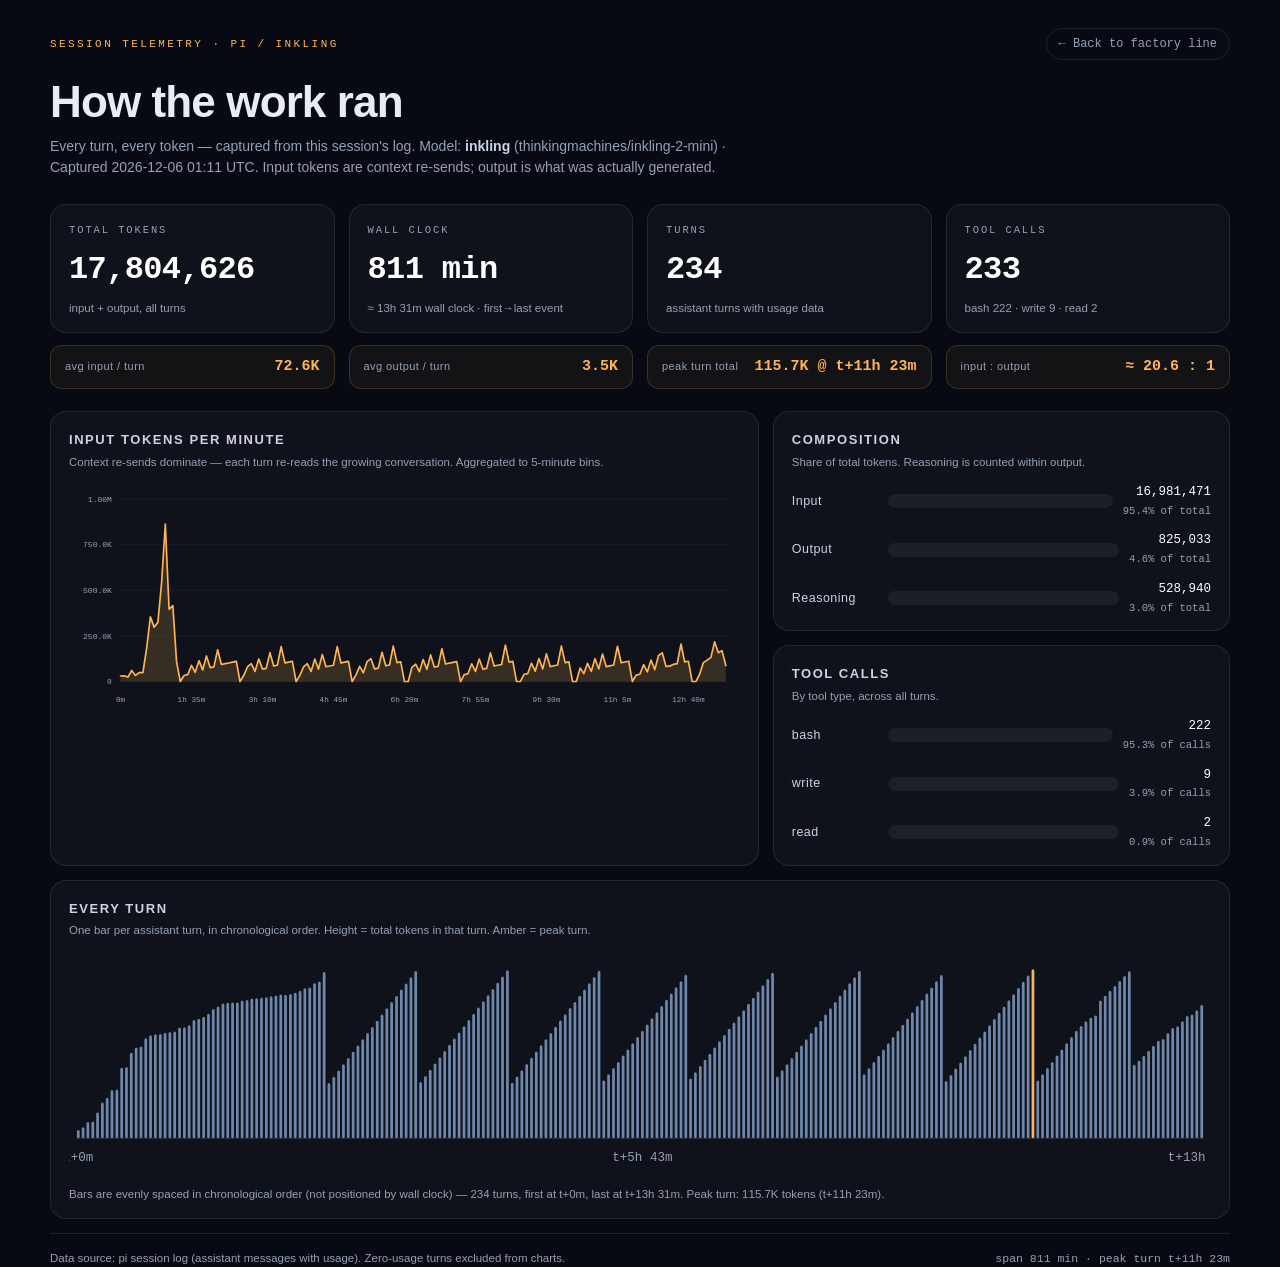
==== commit 810fcda3: "Add inline SVG favicon to telemetry page (avoid /favicon.ico 404)" ====
--- a/tokens.html
+++ b/tokens.html
@@ -4,6 +4,7 @@
 <meta charset="UTF-8" />
 <meta name="viewport" content="width=device-width, initial-scale=1.0" />
 <title>Session Telemetry — Meridian Motors Factory</title>
+<link rel="icon" href="data:image/svg+xml,%3Csvg xmlns='http://www.w3.org/2000/svg' viewBox='0 0 32 32'%3E%3Crect width='32' height='32' rx='7' fill='%23070a12'/%3E%3Cpath d='M6 22 L13 10 L18 17 L26 6' stroke='%23ffb454' stroke-width='2.5' fill='none' stroke-linecap='round' stroke-linejoin='round'/%3E%3C/svg%3E" />
 <style>
   :root {
     --bg: #070a12;
